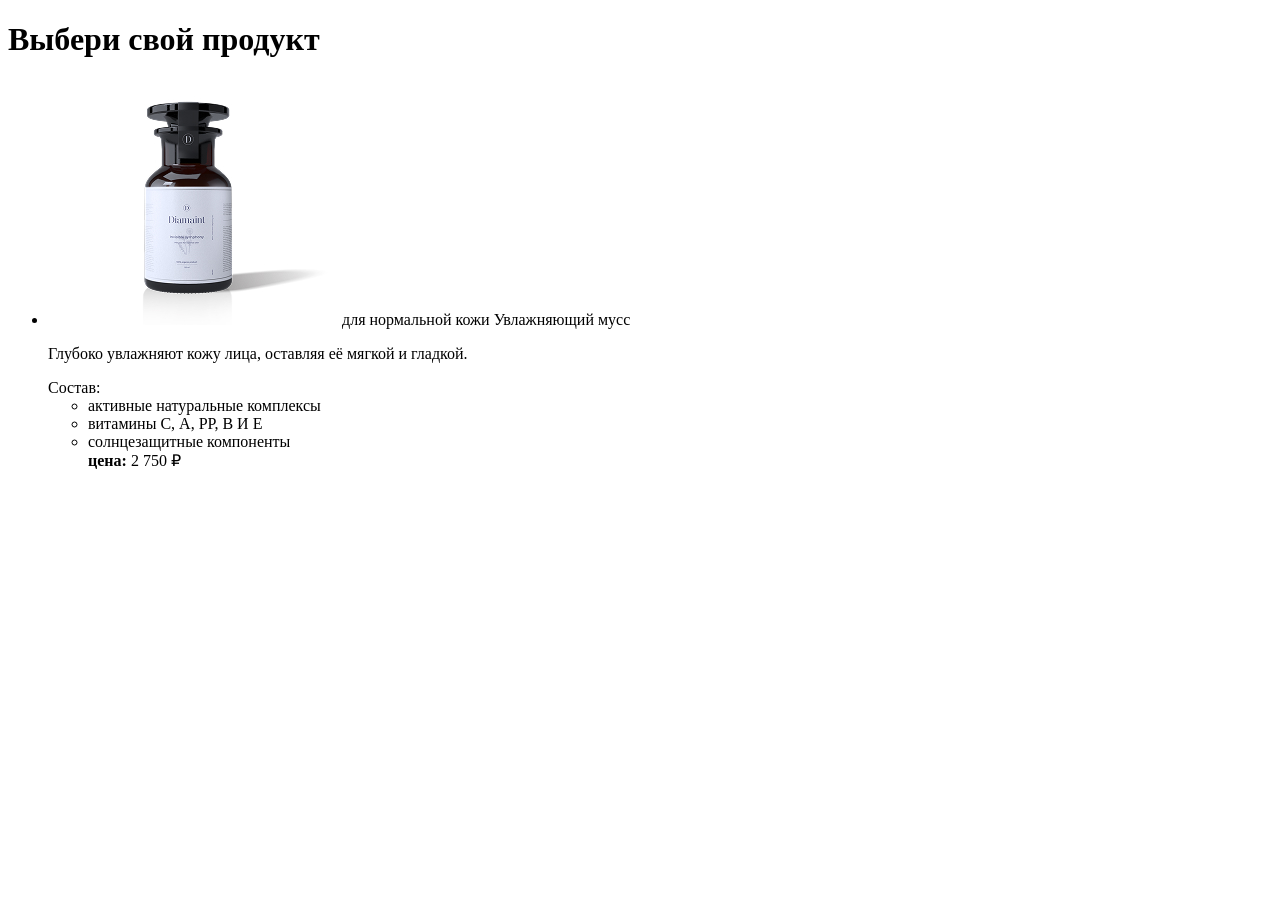
==== index.html @ b12e0606 "Добавила html файл" ====
<!DOCTYPE html>
<html lang="en">
<head>
  <meta charset="UTF-8">
  <meta name="viewport" content="width=device-width, initial-scale=1.0">
  <title>Document</title>
</head>
<body>
  <h1>Выбери свой продукт</h1>
  <ul>
    <li>
      <img src="img/moisturizing mousse.jpg" alt="Товар Увлажняющий мусс">
      <span>для нормальной кожи</span>
      <jpgh2>Увлажняющий мусс</jpgh2>
      <p>Глубоко увлажняют кожу лица, оставляя её мягкой и гладкой.</p>
      <span>Состав: </span>
      <ul>
        <li>активные натуральные комплексы</li>
        <li>витамины С, А, РР, В И Е</li>
        <li>солнцезащитные компоненты</li>
        <b>цена:</b>
        <span>2 750 ₽</span>
    </ul>
    </li>
  </ul>
</body>
</html>
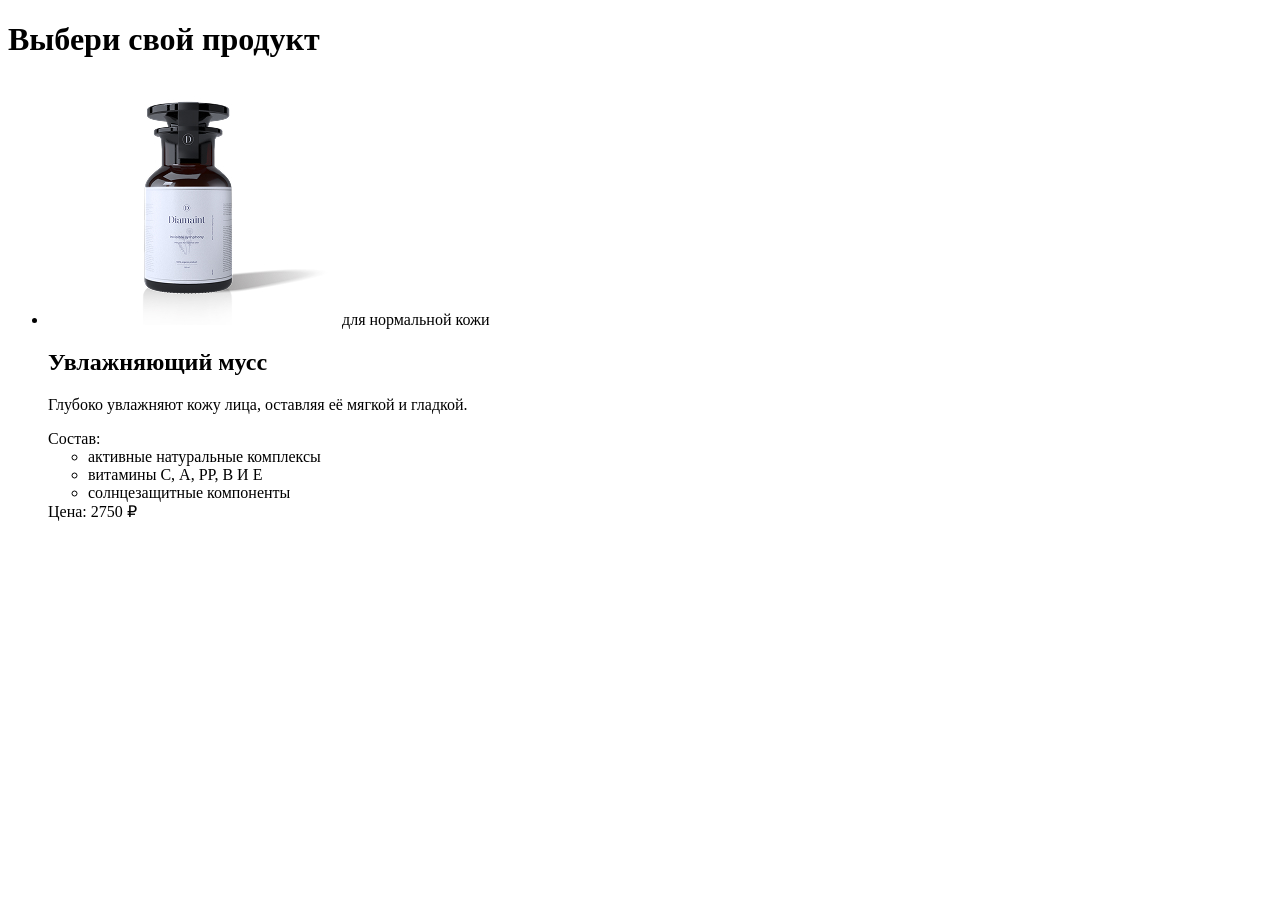
==== commit a37eb6b0: "bug fixes" ====
--- a/index.html
+++ b/index.html
@@ -9,18 +9,20 @@
   <h1>Выбери свой продукт</h1>
   <ul>
     <li>
-      <img src="img/moisturizing mousse.jpg" alt="Товар Увлажняющий мусс">
+      <img src="img/moisturizing-mousse.jpg" alt="Товар Увлажняющий мусс">
       <span>для нормальной кожи</span>
-      <jpgh2>Увлажняющий мусс</jpgh2>
+      <h2>Увлажняющий мусс</h2>
       <p>Глубоко увлажняют кожу лица, оставляя её мягкой и гладкой.</p>
-      <span>Состав: </span>
+      <span>Состав:</span>
       <ul>
         <li>активные натуральные комплексы</li>
         <li>витамины С, А, РР, В И Е</li>
         <li>солнцезащитные компоненты</li>
-        <b>цена:</b>
-        <span>2 750 ₽</span>
-    </ul>
+      </ul>
+      <div>
+        <span>Цена:</span>
+        <span>2750 &#8381 </span>
+      </div>
     </li>
   </ul>
 </body>
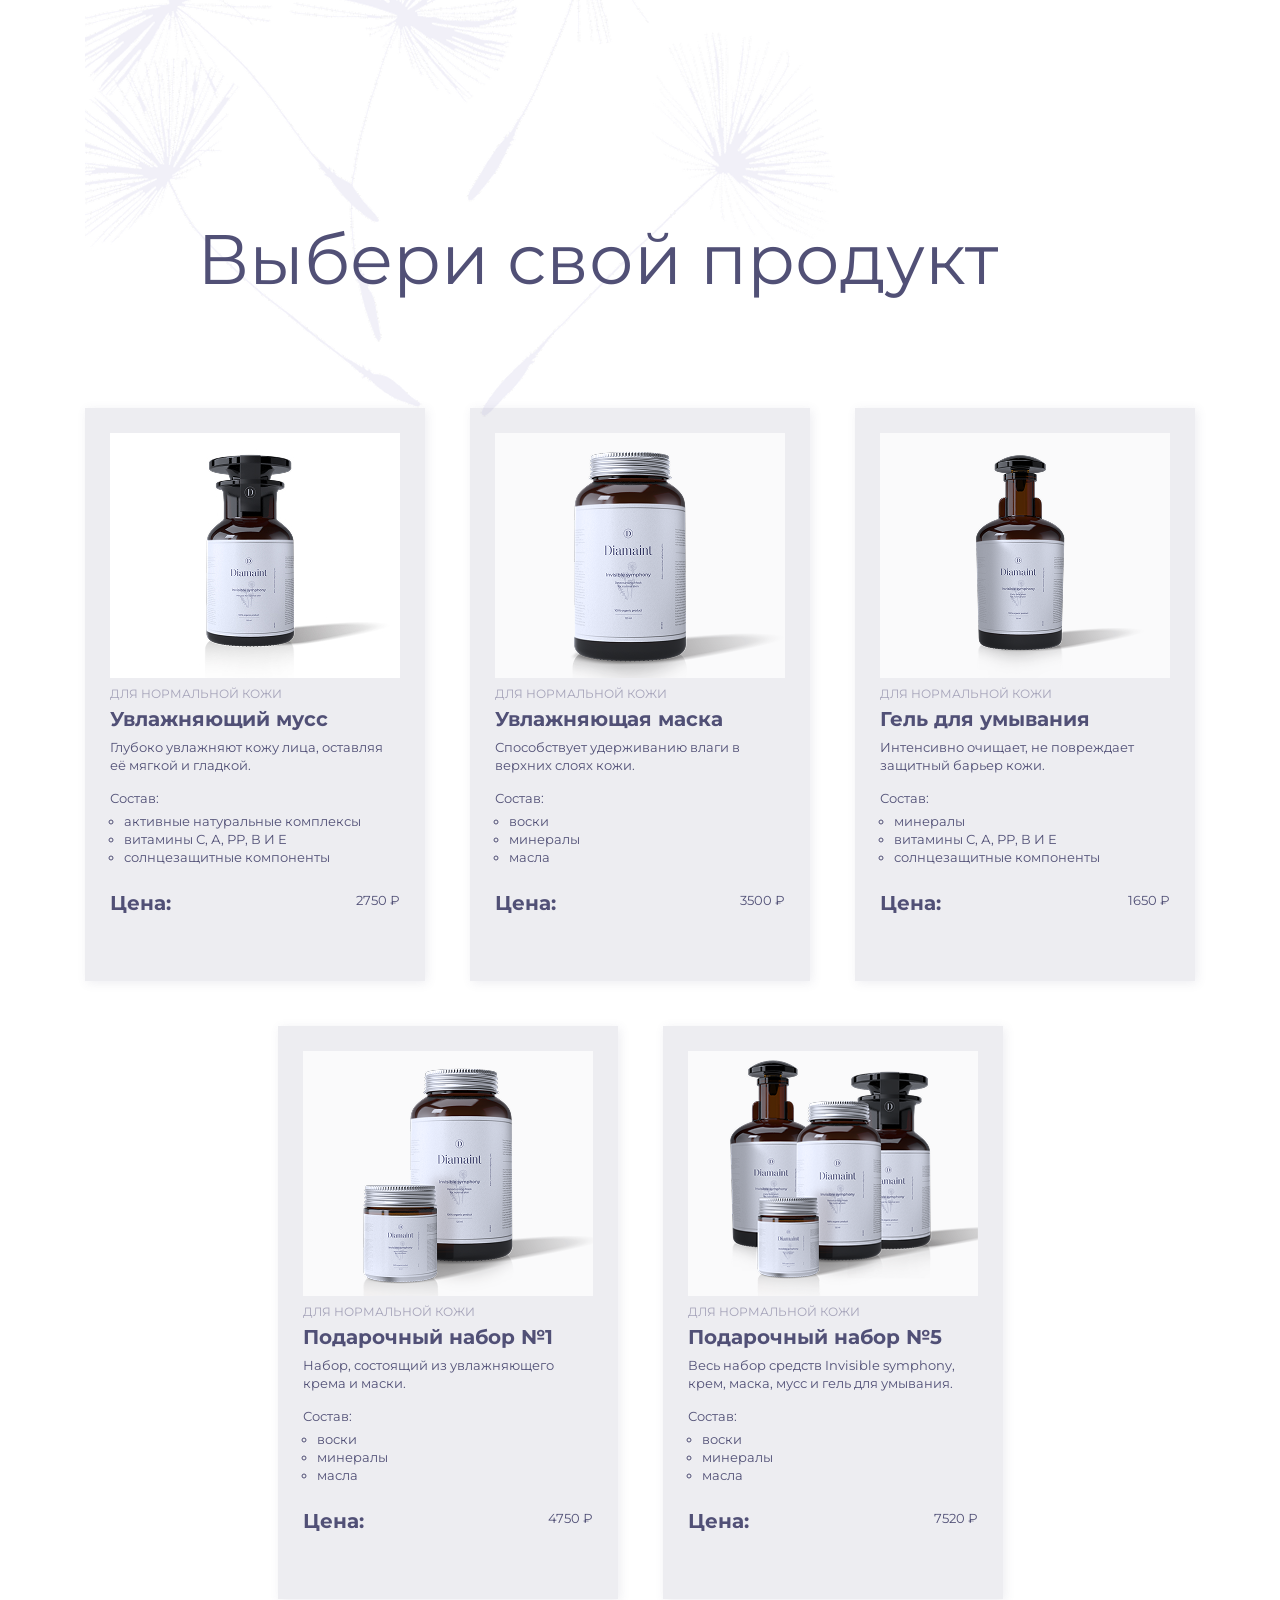
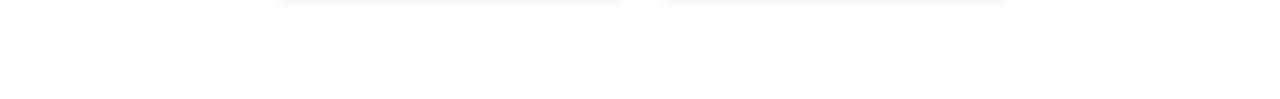
==== commit 0bc27620: "Create all product csrds with styles" ====
--- a/index.html
+++ b/index.html
@@ -1,29 +1,98 @@
 <!DOCTYPE html>
 <html lang="en">
-<head>
+<head></head>
   <meta charset="UTF-8">
   <meta name="viewport" content="width=device-width, initial-scale=1.0">
   <title>Document</title>
+  <link rel="stylesheet" href="style.css">
+  <link rel="preconnect" href="https://fonts.googleapis.com">
+  <link rel="preconnect" href="https://fonts.gstatic.com" crossorigin>
+  <link href="https://fonts.googleapis.com/css2?family=Montserrat:ital,wght@0,100..900;1,100..900&display=swap" rel="stylesheet">
 </head>
 <body>
-  <h1>Выбери свой продукт</h1>
-  <ul>
-    <li>
+  <h1 class="headline"> Выбери свой продукт</h1>
+  <ul class="product-list">
+  <div class="bg-container"></div>
+    <li class="card-container">
       <img src="img/moisturizing-mousse.jpg" alt="Товар Увлажняющий мусс">
-      <span>для нормальной кожи</span>
-      <h2>Увлажняющий мусс</h2>
-      <p>Глубоко увлажняют кожу лица, оставляя её мягкой и гладкой.</p>
+      <span class="product-category">для нормальной кожи</span>
+      <h2 class="product-name">Увлажняющий мусс</h2>
+      <p class="product-discription">Глубоко увлажняют кожу лица, оставляя её мягкой и гладкой.</p>
       <span>Состав:</span>
-      <ul>
-        <li>активные натуральные комплексы</li>
-        <li>витамины С, А, РР, В И Е</li>
-        <li>солнцезащитные компоненты</li>
+      <ul class="product-compound">
+        <li class="product-compoud-item">активные натуральные комплексы</li>
+        <li class="product-compoud-item">витамины С, А, РР, В И Е</li>
+        <li class="product-compoud-item">солнцезащитные компоненты</li>
       </ul>
-      <div>
-        <span>Цена:</span>
-        <span>2750 &#8381 </span>
+      <div class="product-price-container">
+        <span class="product-price-lable">Цена:</span>
+        <span class="product price">2750 &#8381 </span>
       </div>
     </li>
+    <li class="card-container">
+      <img src="img/moisturizing-mask.png" alt="Товар Увлажняющая маска">
+      <span class="product-category" >для нормальной кожи</span>
+      <h2 class="product-name">Увлажняющая маска</h2>
+      <p class="product-discription">Способствует удерживанию влаги в верхних слоях кожи.</p>
+      <span>Состав:</span>
+      <ul class="product-compound">
+        <li class="product-compoud-item">воски</li>
+        <li class="product-compoud-item">минералы</li>
+        <li class="product-compoud-item">масла</li>
+      </ul>
+      <div class="product-price-container">
+        <span class="product-price-lable">Цена:</span>
+        <span class="product price">3500 &#8381 </span>
+      </div>
+    </li>
+    <li class="card-container">
+      <img src="img/face-wash-gel.png" alt="Товар Гель для умывания">
+      <span class="product-category">для нормальной кожи</span>
+      <h2 class="product-name">Гель для умывания</h2>
+      <p class="product-discription">Интенсивно очищает, не повреждает защитный барьер кожи.</p>
+      <span>Состав:</span>
+      <ul class="product-compound">
+        <li class="product-compoud-item">минералы</li>
+        <li class="product-compoud-item">витамины С, А, РР, В И Е</li>
+        <li class="product-compoud-item">солнцезащитные компоненты</li>
+      </ul>
+      <div class="product-price-container">
+        <span class="product-price-lable">Цена:</span>
+        <span class="product price">1650 &#8381 </span>
+      </div>
+    </li>
+    <li class="card-container">
+      <img src="img/gift-set-1.png" alt="Товар Подарочный набор №1">
+      <span class="product-category" >для нормальной кожи</span>
+      <h2 class="product-name">Подарочный набор №1</h2>
+      <p class="product-discription">Набор, состоящий из увлажняющего крема и маски.</p>
+      <span>Состав:</span>
+      <ul class="product-compound">
+        <li class="product-compoud-item">воски</li>
+        <li class="product-compoud-item">минералы</li>
+        <li class="product-compoud-item">масла</li>
+      </ul>
+      <div class="product-price-container">
+        <span class="product-price-lable">Цена:</span>
+        <span class="product price">4750 &#8381 </span>
+      </div>
+    </li>
+    <li class="card-container">
+      <img src="img/gift-set-5.png" alt="Товар Подарочный набор №5">
+      <span class="product-category">для нормальной кожи</span>
+      <h2 class="product-name">Подарочный набор №5</h2>
+      <p class="product-discription">Весь набор средств Invisible symphony, крем, маска, мусс и гель для умывания.</p>
+      <span>Состав:</span>
+      <ul class="product-compound">
+        <li class="product-compoud-item">воски</li>
+        <li class="product-compoud-item">минералы</li>
+        <li class="product-compoud-item">масла</li>
+      </ul>
+      <div class="product-price-container">
+        <span class="product-price-lable">Цена:</span>
+       <span class="product price">7520 &#8381 </span>
+      </div>
+    </li> 
   </ul>
 </body>
 </html>
--- a/style.css
+++ b/style.css
@@ -0,0 +1,99 @@
+*{
+  box-sizing: border-box;
+  margin: 0px;
+  padding: 0px;
+  font-size: 13px;
+  line-height: 18px;
+  color:#515076;
+  font-weight: 400;
+  font-family: 'Montserrat', Arial, Helvetica, sans-serif
+} 
+
+.product-list {
+  display: flex;
+  flex-wrap: wrap;
+  list-style: none;
+  margin: 0 auto;
+  padding: 0;
+  justify-content: center;
+  gap: 45px;
+  width: 1110px;
+  height: 1191px;
+  margin-bottom: 100px;
+  position: relative;
+}
+
+.card-container {
+  width: 340px;
+  height: 573px;
+  background-color: #5150761A;
+  padding: 25px;
+  box-shadow: 2px 2px 10px 0px #5150761A;
+  } 
+
+.product-category {
+  font-size: 12px;
+  line-height: 24px;
+  text-transform: uppercase;
+  color:  #A5A3B9;
+  margin-top: 30px;
+  margin-bottom: 5px;
+}
+
+.product-name {
+  font-weight: 700;
+  font-size: 20px;
+  line-height: 27px;
+  margin-bottom: 5px;
+}
+
+.product-discription {
+  margin-bottom: 15px;
+}
+
+.product-compound {
+  margin-top: 5px;
+  list-style: circle;
+  margin-bottom: 25px;
+}
+
+.product-compoud-item {
+  margin-left: 14px;
+}
+
+.product-price {
+  font-weight: 400;
+  font-size: 20px;
+  line-height: 24px;
+}
+
+.product-price-lable {
+  font-weight: 700;
+  font-size: 20px;
+  line-height: 24px;
+}
+
+.product-price-container {
+  display: flex;
+  justify-content: space-between;
+}
+
+.headline {
+  text-align: center;
+  font-size: 70px;
+  font-weight: 400;
+  line-height: 78px;
+  margin: 220px 217px 110px 132px;
+}
+
+.bg-container {
+  background-image: url("img/dandelions.png");
+  position: absolute;
+  background-repeat: no-repeat;
+  background-size: 790px;
+  width: 100%;
+  height: 100%;
+  z-index: -1;
+  left: 0;
+  top: -600px;
+}
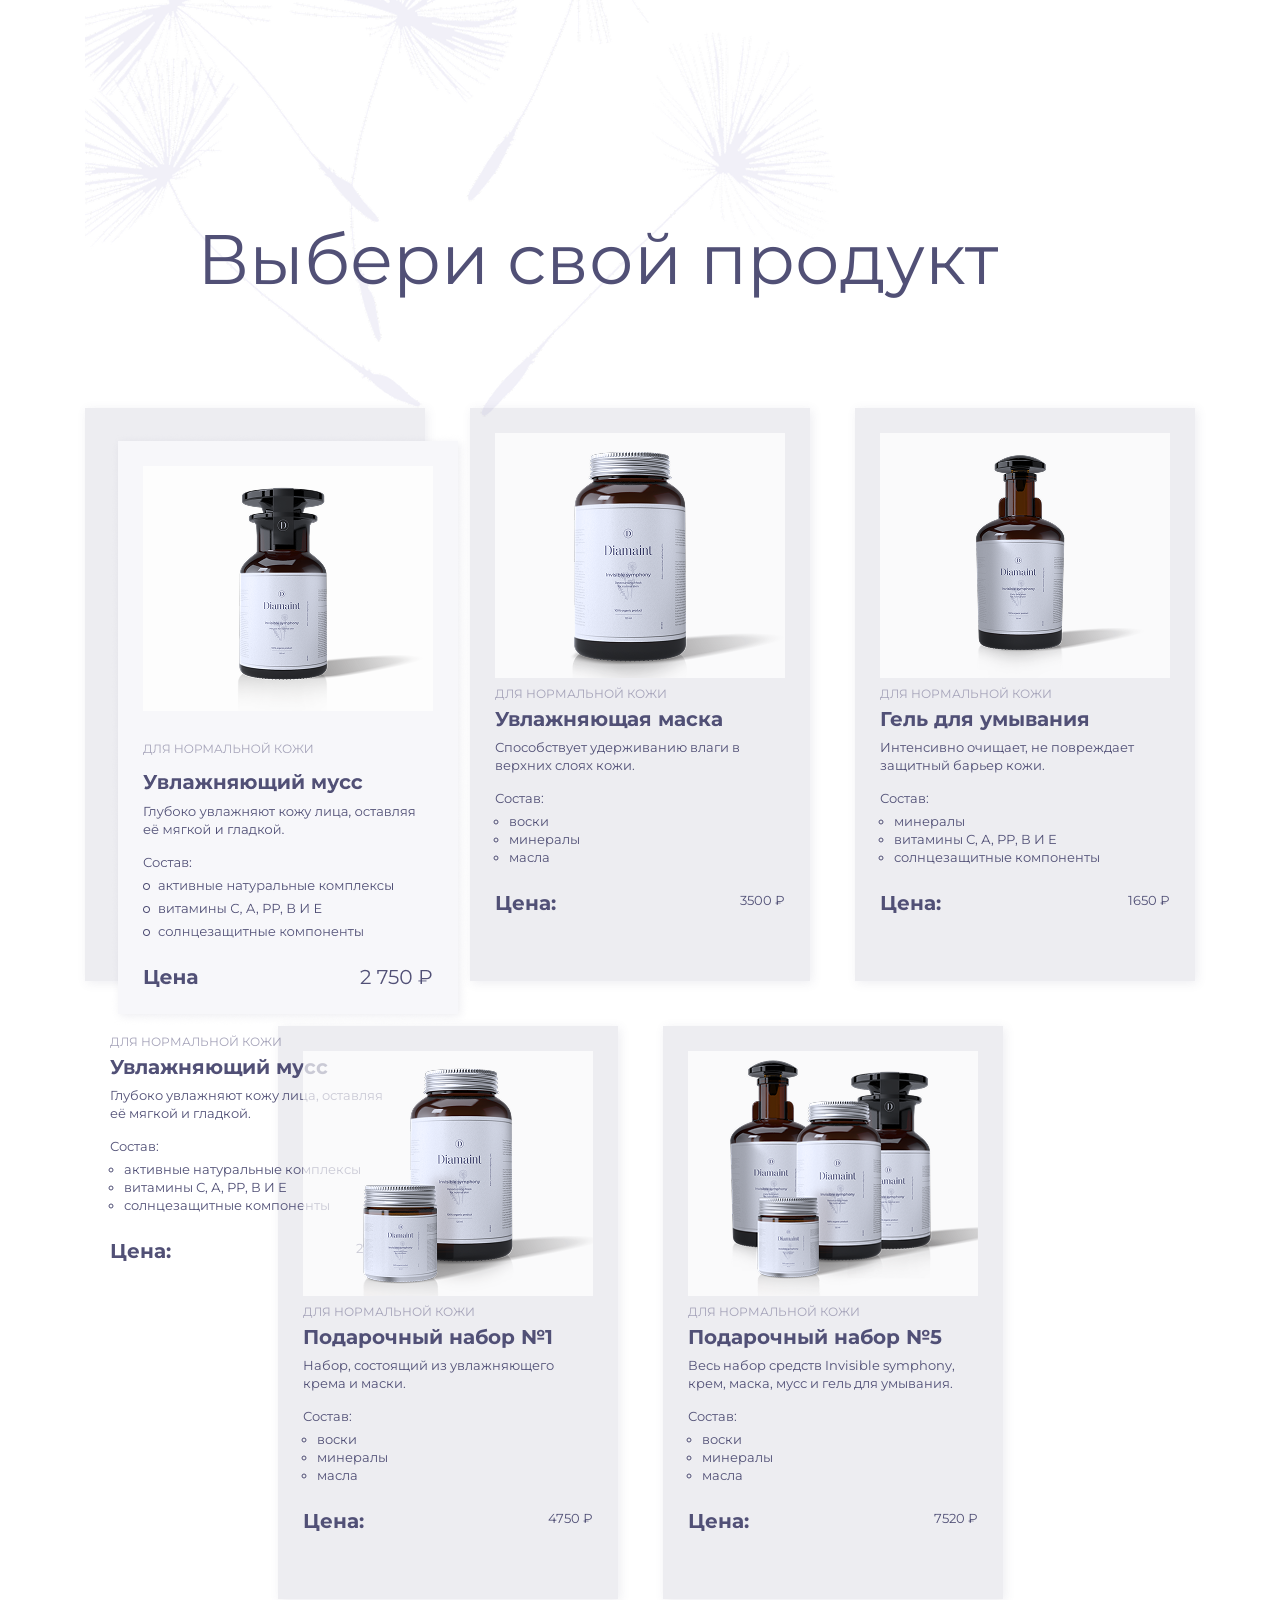
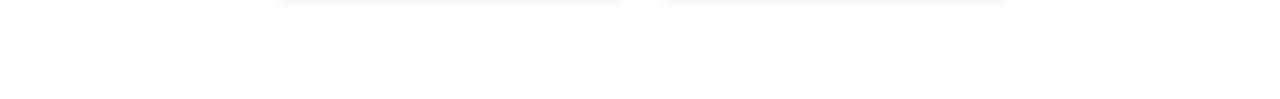
==== commit 89d2dd1f: "fix errors" ====
--- a/index.html
+++ b/index.html
@@ -14,7 +14,7 @@
   <ul class="product-list">
   <div class="bg-container"></div>
     <li class="card-container">
-      <img src="img/moisturizing-mousse.jpg" alt="Товар Увлажняющий мусс">
+      <img src="img/moisturizing-mousse.png" alt="Товар Увлажняющий мусс">
       <span class="product-category">для нормальной кожи</span>
       <h2 class="product-name">Увлажняющий мусс</h2>
       <p class="product-discription">Глубоко увлажняют кожу лица, оставляя её мягкой и гладкой.</p>
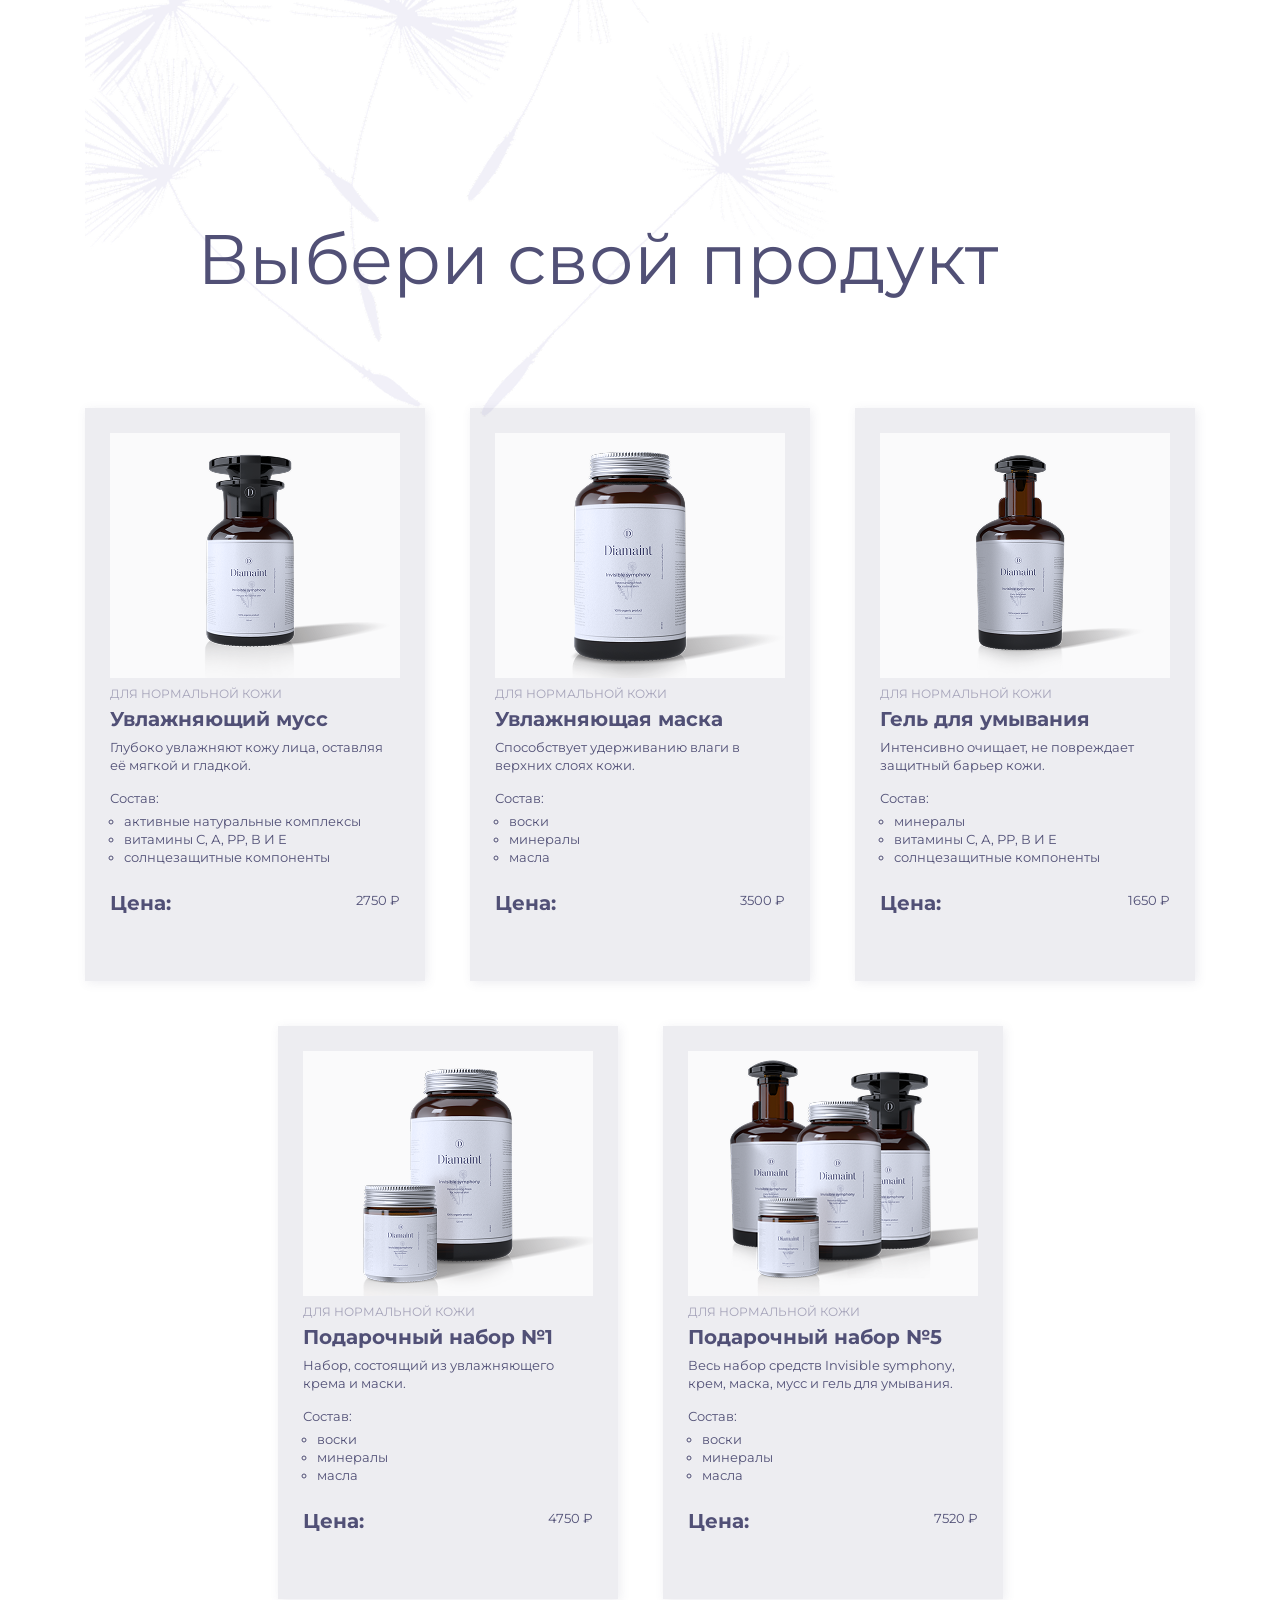
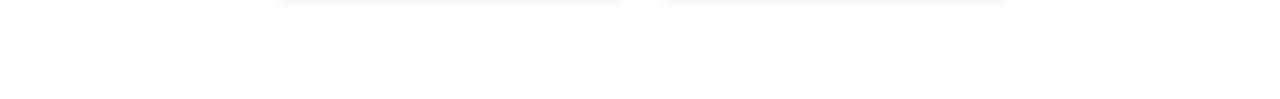
==== commit 7f4d9786: "fixed errors 2" ====
--- a/index.html
+++ b/index.html
@@ -3,7 +3,7 @@
 <head></head>
   <meta charset="UTF-8">
   <meta name="viewport" content="width=device-width, initial-scale=1.0">
-  <title>Document</title>
+  <title>Product card</title>
   <link rel="stylesheet" href="style.css">
   <link rel="preconnect" href="https://fonts.googleapis.com">
   <link rel="preconnect" href="https://fonts.gstatic.com" crossorigin>
@@ -25,8 +25,8 @@
         <li class="product-compoud-item">солнцезащитные компоненты</li>
       </ul>
       <div class="product-price-container">
-        <span class="product-price-lable">Цена:</span>
-        <span class="product price">2750 &#8381 </span>
+        <span class="product-price-label">Цена:</span>
+        <span class="product price">2750 &#8381</span>
       </div>
     </li>
     <li class="card-container">
@@ -41,8 +41,8 @@
         <li class="product-compoud-item">масла</li>
       </ul>
       <div class="product-price-container">
-        <span class="product-price-lable">Цена:</span>
-        <span class="product price">3500 &#8381 </span>
+        <span class="product-price-label">Цена:</span>
+        <span class="product price">3500 &#8381</span>
       </div>
     </li>
     <li class="card-container">
@@ -57,8 +57,8 @@
         <li class="product-compoud-item">солнцезащитные компоненты</li>
       </ul>
       <div class="product-price-container">
-        <span class="product-price-lable">Цена:</span>
-        <span class="product price">1650 &#8381 </span>
+        <span class="product-price-label">Цена:</span>
+        <span class="product price">1650 &#8381</span>
       </div>
     </li>
     <li class="card-container">
@@ -73,8 +73,8 @@
         <li class="product-compoud-item">масла</li>
       </ul>
       <div class="product-price-container">
-        <span class="product-price-lable">Цена:</span>
-        <span class="product price">4750 &#8381 </span>
+        <span class="product-price-label">Цена:</span>
+        <span class="product price">4750 &#8381</span>
       </div>
     </li>
     <li class="card-container">
@@ -89,8 +89,8 @@
         <li class="product-compoud-item">масла</li>
       </ul>
       <div class="product-price-container">
-        <span class="product-price-lable">Цена:</span>
-       <span class="product price">7520 &#8381 </span>
+        <span class="product-price-label">Цена:</span>
+       <span class="product price">7520 &#8381</span>
       </div>
     </li> 
   </ul>
--- a/style.css
+++ b/style.css
@@ -1,4 +1,4 @@
-*{
+* {
   box-sizing: border-box;
   margin: 0px;
   padding: 0px;
@@ -6,7 +6,7 @@
   line-height: 18px;
   color:#515076;
   font-weight: 400;
-  font-family: 'Montserrat', Arial, Helvetica, sans-serif
+  font-family: 'Montserrat', Arial, Helvetica, sans-serif;
 } 
 
 .product-list {
@@ -67,7 +67,7 @@
   line-height: 24px;
 }
 
-.product-price-lable {
+.product-price-label {
   font-weight: 700;
   font-size: 20px;
   line-height: 24px;
@@ -87,7 +87,7 @@
 }
 
 .bg-container {
-  background-image: url("img/dandelions.png");
+  background-image: url(img/bg-dandelions.png);
   position: absolute;
   background-repeat: no-repeat;
   background-size: 790px;
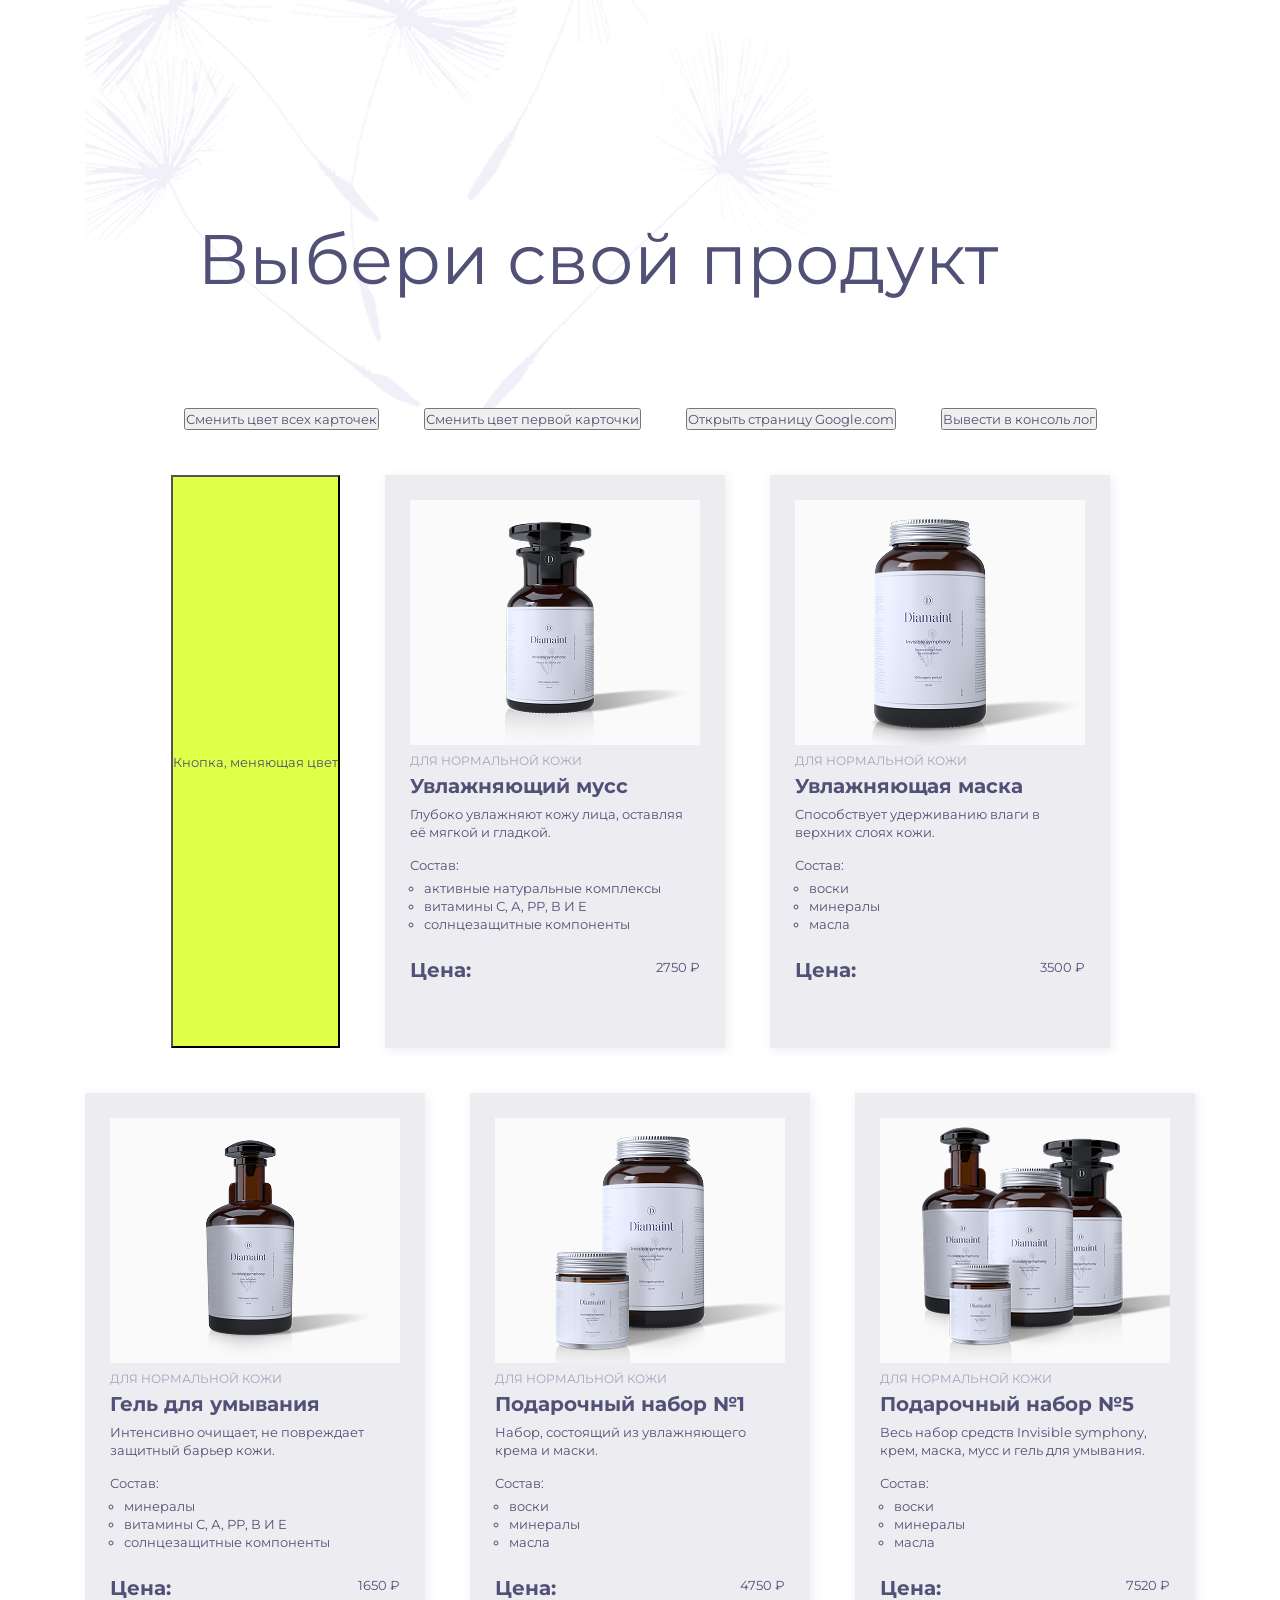
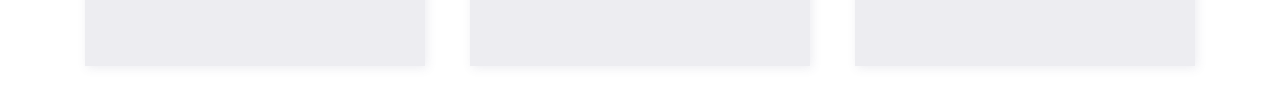
==== commit c74a7d36: "Creating buttons with js" ====
--- a/index.html
+++ b/index.html
@@ -12,6 +12,11 @@
 <body>
   <h1 class="headline"> Выбери свой продукт</h1>
   <ul class="product-list">
+  <button id="change-color-all-card">Сменить цвет всех карточек</button>
+  <button id="сhange-color-first-card">Сменить цвет первой карточки</button>
+  <button id="oppen-google">Открыть страницу Google.com</button>
+  <button id="output-console-log">Вывести в консоль лог</button>
+  <button id="color-button" class="bg-yellow">Кнопка, меняющая цвет</button>
   <div class="bg-container"></div>
     <li class="card-container">
       <img src="img/moisturizing-mousse.png" alt="Товар Увлажняющий мусс">
@@ -94,5 +99,6 @@
       </div>
     </li> 
   </ul>
+  <script src="main.js"></script>
 </body>
 </html>
--- a/style.css
+++ b/style.css
@@ -87,7 +87,7 @@
 }
 
 .bg-container {
-  background-image: url(img/bg-dandelions.png);
+  background-image: url("img/bg-dandelions.png");
   position: absolute;
   background-repeat: no-repeat;
   background-size: 790px;
@@ -97,3 +97,10 @@
   left: 0;
   top: -600px;
 }
+.bg-yellow {
+  background-color: #e0ff47;
+}
+
+.bg-blue {
+  background-color: #3742fa;
+}
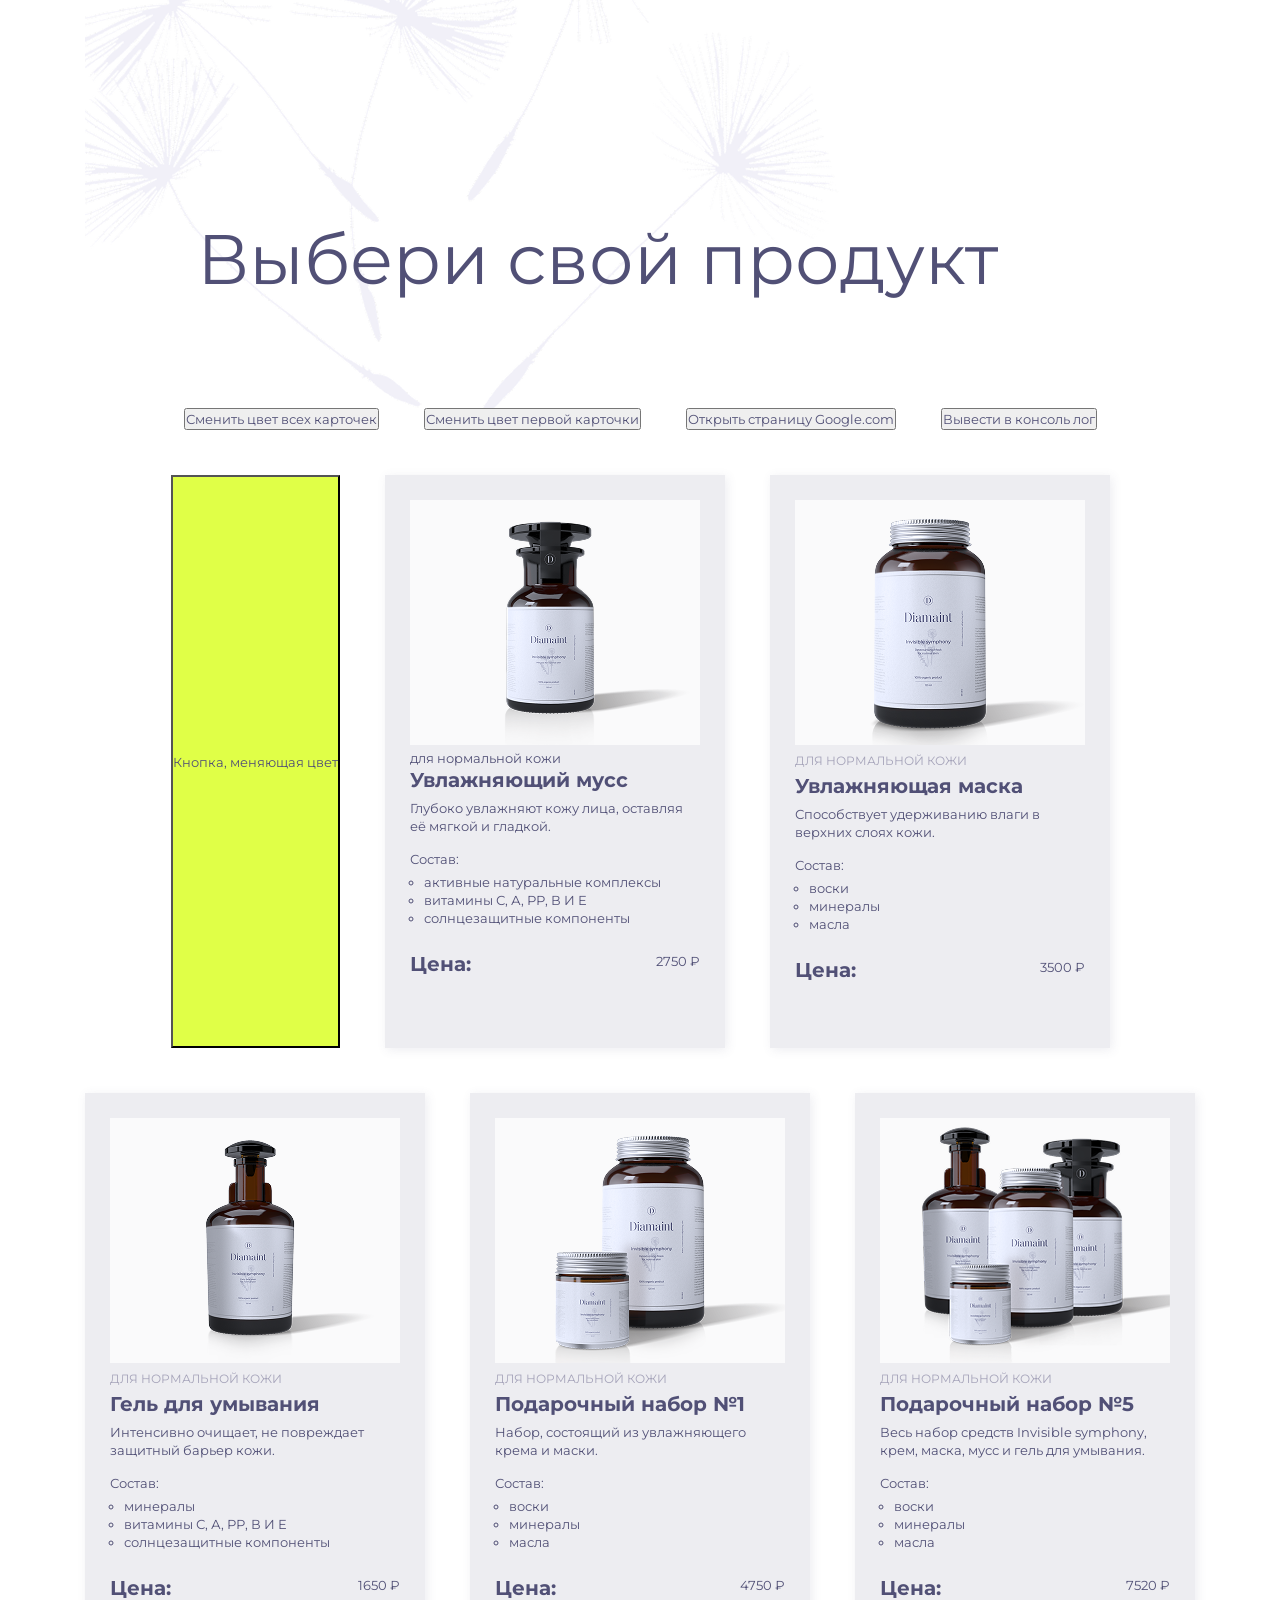
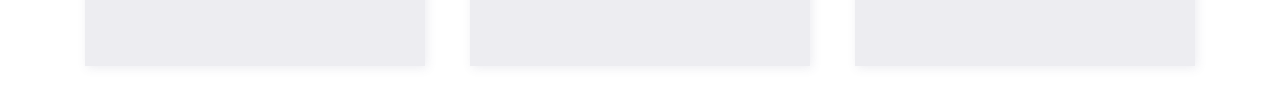
==== commit 6d86ae3e: "Fixed errors" ====
--- a/index.html
+++ b/index.html
@@ -20,7 +20,7 @@
   <div class="bg-container"></div>
     <li class="card-container">
       <img src="img/moisturizing-mousse.png" alt="Товар Увлажняющий мусс">
-      <span class="product-category">для нормальной кожи</span>
+      <span cla="product-category">для нормальной кожи</span>
       <h2 class="product-name">Увлажняющий мусс</h2>
       <p class="product-discription">Глубоко увлажняют кожу лица, оставляя её мягкой и гладкой.</p>
       <span>Состав:</span>
@@ -100,5 +100,6 @@
     </li> 
   </ul>
   <script src="main.js"></script>
+  <script src="homework-5.js"></script>
 </body>
 </html>
